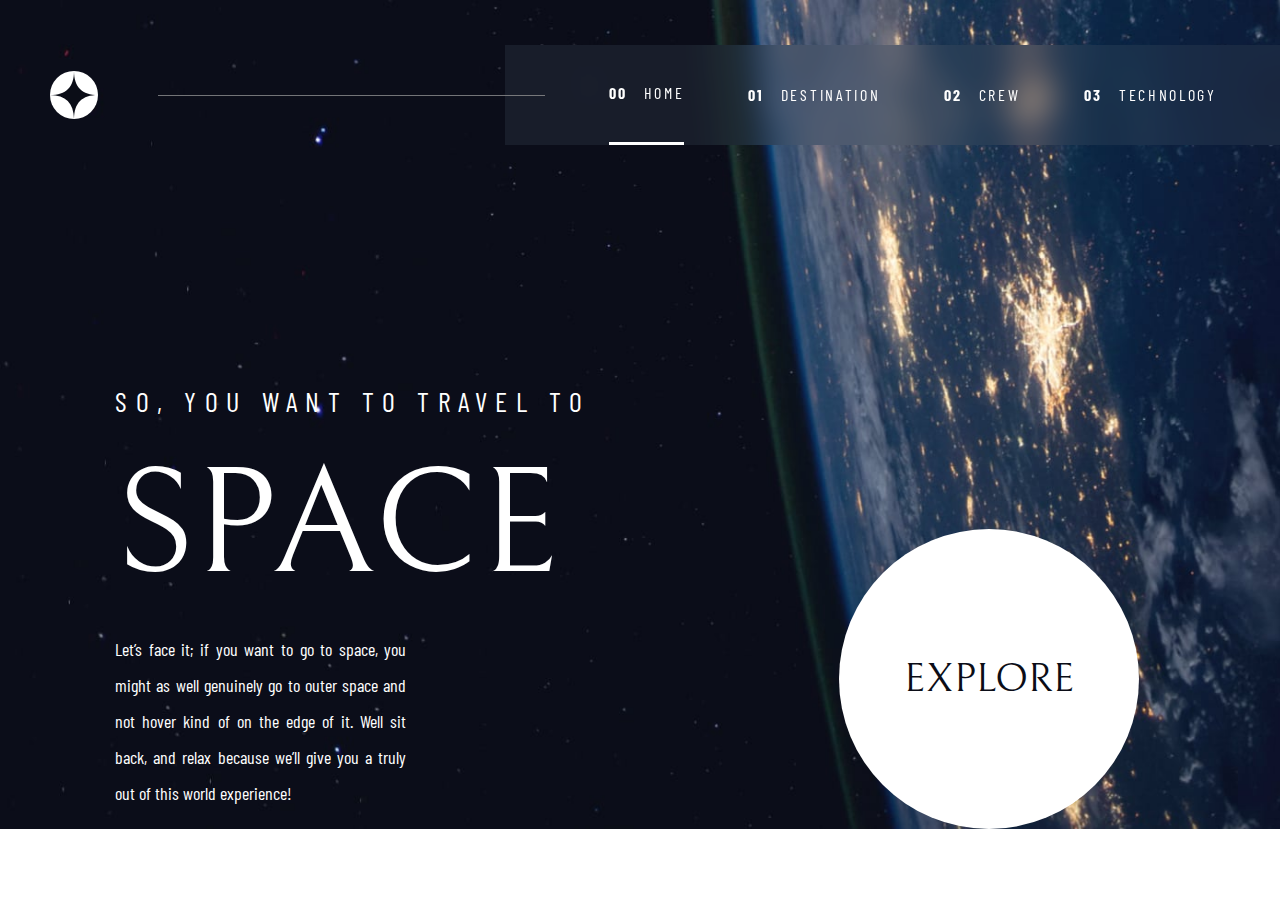
==== index.html @ 7332c3a4 "Home Page" ====
<!DOCTYPE html>
<html lang="es">
  <head>
    <meta charset="UTF-8" />
    <meta http-equiv="X-UA-Compatible" content="IE=edge" />
    <meta name="viewport" content="width=device-width, initial-scale=1.0" />
    <link
      rel="icon"
      type="image/png"
      sizes="32x32"
      href="./img/favicon-32x32.png"
    />
    <title>Frontend Mentor | Space tourism website</title>
    <link rel="stylesheet" href="./styles/normalize.css" />
    <link rel="stylesheet" href="./styles/styles.css" />
  </head>

  <body>
    <header class="navbar__container">
      <img class="navbar__logo" src="./svg/logo.svg" alt="logo" />
      <div class="navbar__line"></div>
      <nav class="navbar__list-background">
        <ul class="navbar__list-container">
          <li class="navbar__list-item active">
            <a class="navbar__list-link" href="#"> <span class="bold">00</span> HOME </a>
          </li>
          <li class="navbar__list-item">
            <a class="navbar__list-link" href="#"> <span class="bold">01</span> DESTINATION </a>
          </li>
          <li class="navbar__list-item">
            <a class="navbar__list-link" href="#"><span class="bold">02</span> CREW</li></a>
          <li class="navbar__list-item">
            <a class="navbar__list-link" href="#"><span class="bold">03</span> TECHNOLOGY</a>
          </li>
        </ul>
      </nav>
    </header>
    <main class="main__flex">
      <div>
        <h2 class="main__subtitle">SO, YOU WANT TO TRAVEL TO</h2>
        <h1 class="main__title">SPACE</h1>
        <p class="main__text">
          Let’s face it; if you want to go to space, you might as well genuinely
          go to outer space and not hover kind of on the edge of it. Well sit
          back, and relax because we’ll give you a truly out of this world
          experience!
        </p>
      </div>
      <div class="main__circle">
        <h3 class="main__explore">EXPLORE</h3>
      </div>
    </main>
  </body>
</html>
---- styles/styles.css ----
@font-face {
  font-family: "BarlowCondensed";
  src: url("../fonts/BarlowCondensed-Regular.ttf");
}

@font-face {
  font-family: "BarlowCondensed Bold";
  src: url("../fonts/BarlowCondensed-Bold.ttf");
}

@font-face {
  font-family: "Bellefair";
  src: url("../fonts/Bellefair-Regular.ttf");
}

/* * {
  box-sizing: border-box;
} */

body {
  background-image: url("../img/background-home-desktop.jpg");
  background-repeat: no-repeat;
  background-size: cover;
  color: #fff;
  font-family: "BarlowCondensed";
  font-weight: 400;
}

.navbar__container {
  display: flex;
  flex-direction: row;
  align-items: center;
  align-content: center;
  height: 150px;
  padding-top: 1.25em;
}

.navbar__line {
  width: 35%;
  height: 0.25px;
  opacity: 0.75;
  background-color: #979797;
  margin-left: 1.25em;
  position: relative;
  left: 40px;
  z-index: 10;
}

.navbar__logo {
  margin-left: 3.125em;
}

.navbar__list-background {
  height: 100px;
  width: 70%;
  backdrop-filter: blur(1em);
  background-color: rgba(66, 80, 97, 0.246);
}

.navbar__list-container {
  list-style-type: none;
  margin: 0;
  height: 100px;
  display: flex;
  align-items: center;
  align-content: center;
  justify-content: space-evenly;
}

.navbar__list-item{
  display: flex;
  align-items: center;
  font-size: 1rem;
  letter-spacing: 0.16875em;
  height: 96px;
  cursor: pointer;
}
.navbar__list-item:hover{
  border-bottom: rgba(255, 255, 255, 0.308) solid;
}
.active, .active:hover{
  border-bottom: #fff solid;
}
.bold {
  font-family: "BarlowCondensed Bold";
  margin-right: 0.625em;
}

.navbar__list-link{
  color: #fff;
  text-decoration: none;
}

.main__flex {
  margin-top: 15%;
  margin-left: 9%;
  display: grid;
  grid-template-columns: 50% 50%;
  grid-template-rows: 1fr;
}

.main__subtitle {
  font-size: 1.75em;
  letter-spacing: 0.296875em;
  font-weight: 400;
}

.main__title {
  font-size: 9.375em;
  font-family: "Bellefair";
  margin: 0;
  font-weight: 400;
}

.main__text {
  font-size: 1.125em;
  width: 50%;
  text-align: justify;
  line-height: 2em;
}

.main__circle {
  width: 300px;
  height: 300px;
  background-color: #fff;
  border-radius: 50%;
  justify-self: center;
  align-self: end;
  display: flex;
  justify-content: center;
  align-items: center;
  -webkit-border-radius: 50%;
  -moz-border-radius: 50%;
  -ms-border-radius: 50%;
  -o-border-radius: 50%;
  cursor: pointer;
}

.main__circle:hover{
  width: 300px;
  height: 300px;
  border-radius: 50%;
  position: relative;
  bottom: 0;
  left: 0;
  box-shadow: 0 0 1px 100px #ffffff25;
}

.main__explore {
  margin: 0;
  font-size: 2.5rem;
  font-family: "Bellefair";
  font-weight: 400;
  color: #0b0d17;
}
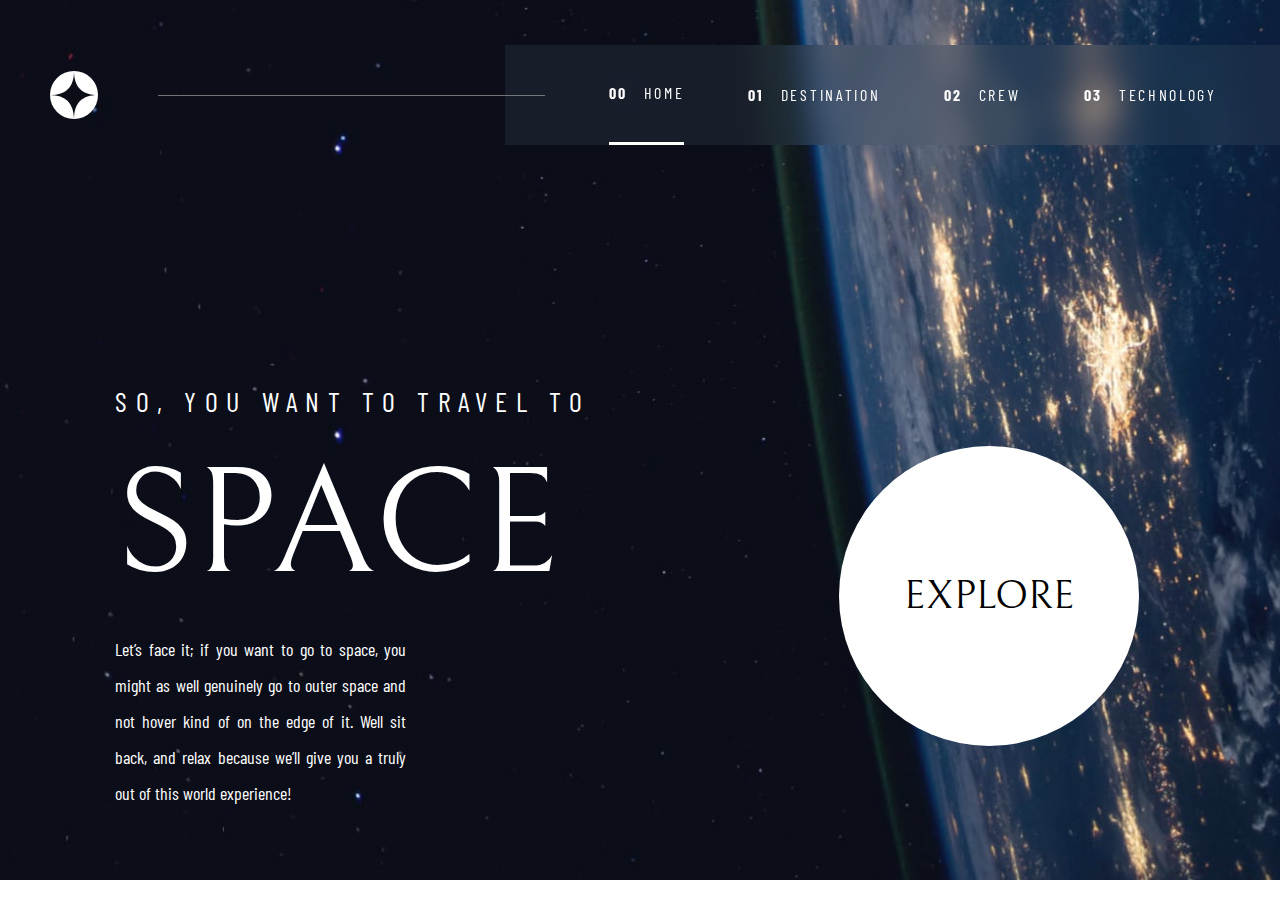
==== commit 85f21a5e: "Responsive Design" ====
--- a/index.html
+++ b/index.html
@@ -19,7 +19,9 @@
     <header class="navbar__container">
       <img class="navbar__logo" src="./svg/logo.svg" alt="logo" />
       <div class="navbar__line"></div>
-      <nav class="navbar__list-background">
+      <img id="menu-icon" class="navbar__menu-icon" src="./svg/menu_white_24dp.svg" alt="menú">
+      <nav id="menu-start" class="navbar__list-background">
+        <img id="close-icon" class="navbar__close-icon" src="./svg/close_white_24dp.svg" alt="close">
         <ul class="navbar__list-container">
           <li class="navbar__list-item active">
             <a class="navbar__list-link" href="#"> <span class="bold">00</span> HOME </a>
@@ -35,8 +37,8 @@
         </ul>
       </nav>
     </header>
-    <main class="main__flex">
-      <div>
+    <main class="main__grid">
+      <div class="main__text-container">
         <h2 class="main__subtitle">SO, YOU WANT TO TRAVEL TO</h2>
         <h1 class="main__title">SPACE</h1>
         <p class="main__text">
@@ -47,8 +49,9 @@
         </p>
       </div>
       <div class="main__circle">
-        <h3 class="main__explore">EXPLORE</h3>
+        <h3 class="main__explore"><a class="main__explore-link" href="#">EXPLORE</a></h3>
       </div>
     </main>
+    <script src="./scripts/scripts.js"></script>
   </body>
 </html>
--- a/styles/styles.css
+++ b/styles/styles.css
@@ -66,34 +66,44 @@
   align-content: center;
   justify-content: space-evenly;
 }
-
-.navbar__list-item{
+.navbar__menu-icon {
+  display: none;
+}
+.navbar__close-icon {
+  display: none;
+  cursor: pointer;
+}
+
+.navbar__list-item {
   display: flex;
   align-items: center;
-  font-size: 1rem;
+  font-size: 1em;
   letter-spacing: 0.16875em;
   height: 96px;
   cursor: pointer;
 }
-.navbar__list-item:hover{
+.navbar__list-item:hover {
   border-bottom: rgba(255, 255, 255, 0.308) solid;
 }
-.active, .active:hover{
+.active,
+.active:hover {
   border-bottom: #fff solid;
 }
+
 .bold {
   font-family: "BarlowCondensed Bold";
   margin-right: 0.625em;
 }
 
-.navbar__list-link{
+.navbar__list-link {
   color: #fff;
   text-decoration: none;
 }
 
-.main__flex {
+.main__grid {
   margin-top: 15%;
   margin-left: 9%;
+  margin-bottom: 4%;
   display: grid;
   grid-template-columns: 50% 50%;
   grid-template-rows: 1fr;
@@ -136,7 +146,7 @@
   cursor: pointer;
 }
 
-.main__circle:hover{
+.main__circle:hover {
   width: 300px;
   height: 300px;
   border-radius: 50%;
@@ -148,8 +158,169 @@
 
 .main__explore {
   margin: 0;
-  font-size: 2.5rem;
+  font-size: 2.5em;
   font-family: "Bellefair";
   font-weight: 400;
-  color: #0b0d17;
-}
+  color: #000000;
+}
+
+.main__explore-link {
+  color: #000000;
+  text-decoration: none;
+}
+
+@media screen and (orientation: landscape) and (max-width: 1440px) {
+  .main__flex {
+    margin-top: 0;
+    margin-bottom: 0;
+  }
+
+  .main__circle {
+    align-self: center;
+  }
+
+  .main__circle:hover {
+    box-shadow: 0 0 1px 60px #ffffff25;
+  }
+}
+
+@media screen and (max-width: 768px) and (orientation: portrait) {
+  body {
+    background-image: url("../img/background-home-tablet.jpg");
+    font-size: 14px;
+  }
+  .navbar__line {
+    display: none;
+  }
+
+  .bold {
+    display: none;
+  }
+
+  .navbar__container {
+    justify-content: space-between;
+    height: 100px;
+    padding-top: 0;
+  }
+
+  .navbar__list-background {
+    width: 60%;
+  }
+  .navbar__list-container {
+    padding-left: 0;
+    padding-right: 30px;
+  }
+  .main__grid {
+    display: grid;
+    margin-top: 10%;
+    margin-left: 0;
+    grid-template-columns: 1fr;
+    grid-template-rows: 50% 50%;
+  }
+
+  .main__text-container {
+    display: flex;
+    justify-content: center;
+    flex-direction: column;
+    align-items: center;
+  }
+  .main__text {
+    text-align: center;
+  }
+  .main__circle {
+    margin-top: 40px;
+  }
+}
+
+@media screen and (max-width: 414px) and (orientation: portrait) {
+  body {
+    background-image: url("../img/background-home-mobile.jpg");
+    font-size: 16px;
+  }
+  .bold {
+    display: inline;
+  }
+  .navbar__list-container {
+    height: 50%;
+    width: 100%;
+    align-self: center;
+    display: flex;
+    flex-direction: column;
+    padding-right: 0;
+    margin-top: 50px;
+    justify-content: flex-start;
+    align-items: stretch;
+  }
+  .navbar__list-item {
+    margin-left: 15%;
+    height: 30px;
+    margin-top: 20px;
+  }
+  .active,
+  .active:hover {
+    border-bottom: none;
+    border-right: #fff solid;
+  }
+
+  .navbar__close-icon {
+    display: block;
+  }
+  .navbar__logo {
+    margin-left: 2.125em;
+  }
+  .navbar__menu-icon {
+    display: block;
+    margin-right: 30px;
+    cursor: pointer;
+  }
+
+  .navbar__list-background {
+    display: none;
+  }
+
+  .menu-start {
+    display: flex;
+    height: 100vh;
+    width: 70%;
+    position: absolute;
+    right: 0;
+    top: 0;
+    flex-direction: column;
+    align-items: flex-end;
+    backdrop-filter: blur(1em);
+    background-color: rgba(66, 80, 97, 0.246);
+  }
+
+  .navbar__list-item:hover {
+    border-bottom: none;
+  }
+
+  .main__subtitle {
+    font-size: 1em;
+    letter-spacing: 0.16875em;
+    font-weight: 400;
+  }
+  .main__title {
+    font-size: 5em;
+  }
+  .main__text {
+    font-size: 0.9375em;
+    width: 85%;
+  }
+  .main__circle {
+    width: 150px;
+    height: 150px;
+  }
+  .main__explore {
+    font-size: 1.25em;
+  }
+  .main__circle:hover {
+    width: 150px;
+    height: 150px;
+    border-radius: 50%;
+    position: relative;
+    bottom: 0;
+    left: 0;
+    box-shadow: 0 0 0px 0px #ffffff25;
+  }
+}
